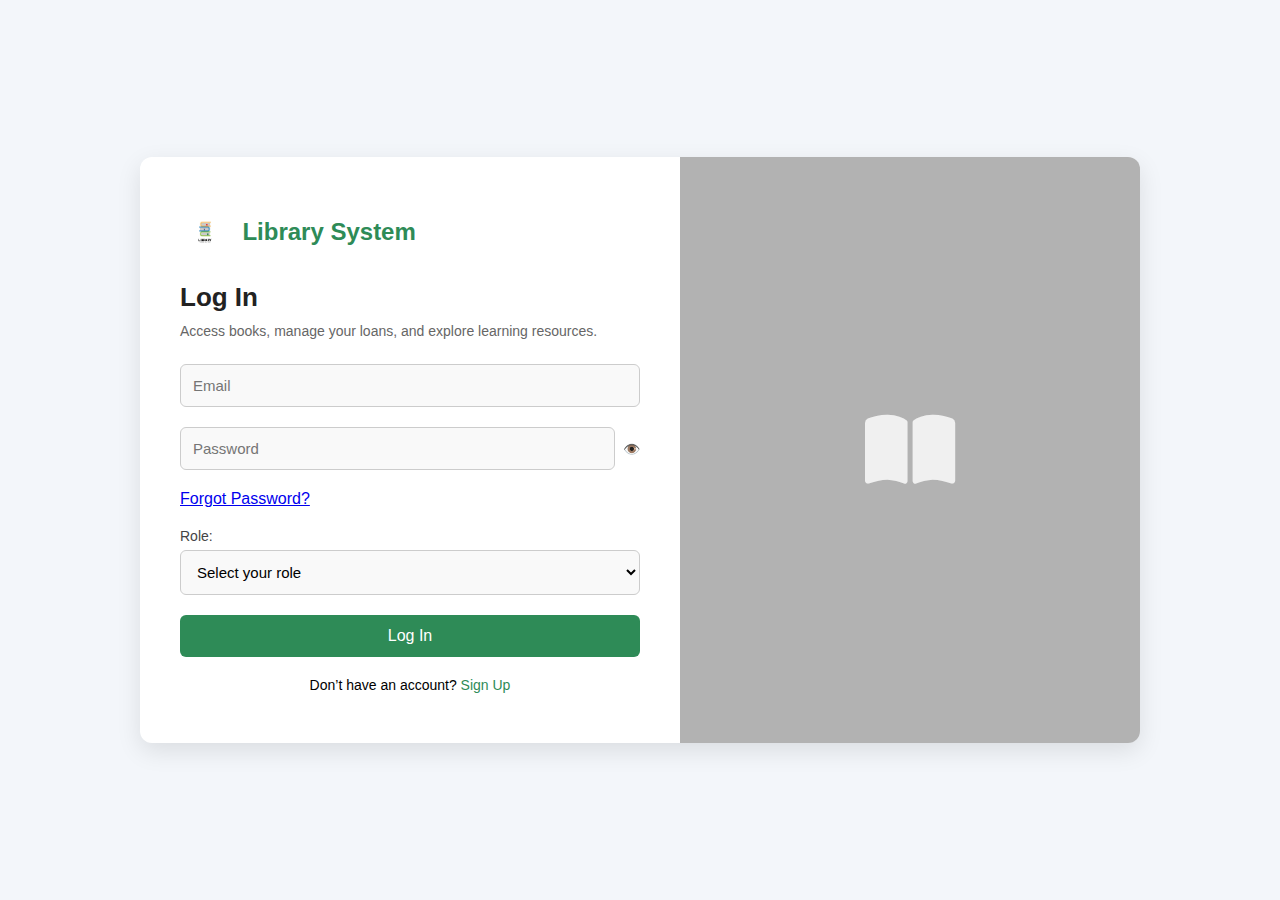
==== FRONTEND/Login.html @ 2bcfdb9b "Initial commit" ====
<!DOCTYPE html>
<html lang="en">
<head>
  <meta charset="UTF-8" />
  <meta name="viewport" content="width=device-width, initial-scale=1.0"/>
  <title>Library Login</title>
  <link rel="stylesheet" href="https://cdnjs.cloudflare.com/ajax/libs/font-awesome/6.4.0/css/all.min.css" />
  <link rel="stylesheet" href="../FRONTEND/css/login.css" />
</head>
<body>
  <div class="container">
    <!-- Login Section -->
    <section class="login-section">
      <div class="logo">
        <img src="assets/images/library-book-logo-template.jpg" alt="Library Logo" />
        <span>Library System</span>
      </div>

      <h1>Log In</h1>
      <p class="login-description">
        Access books, manage your loans, and explore learning resources.
      </p>

      <form class="login-form" action="login.php" method="POST">
        <div class="form-group">
          <input type="email" name="email" placeholder="Email" required />
        </div>
        <div class="form-group">
          <input type="password" name="password" placeholder="Password" required />
        </div>
        <div class="form-group">
          <a href="#" id="forgotPassword">Forgot Password?</a>
        </div>
        <label for="role">Role:</label>
        <select name="role" id="role" required>
          <option value="">Select your role</option>
          <option value="admin">Admin</option>
          <option value="user">User</option>
        </select>
        <button type="submit" class="login-button">Log In</button>
      </form>

      <div class="login-link">
        Don’t have an account? <a href="/signup.html">Sign Up</a>
      </div>
    </section>

    <!-- Image Section -->
    <section class="image-section">
      <i class="fas fa-book-open"></i>
    </section>
  </div>
  <script src="/FRONTEND/js/login.js"></script>
</body>
</html>
---- FRONTEND/css/login.css ----
:root {
    --primary-color: #2E8B57;
    --background-color: #f3f6fa;
    --input-border: #ccc;
    --hover-color: #276947;
  }
  
  * {
    margin: 0;
    padding: 0;
    box-sizing: border-box;
    font-family: 'Poppins', sans-serif;
  }
  
  body {
    background: var(--background-color);
    display: flex;
    justify-content: center;
    align-items: center;
    height: 100vh;
  }
  
  .container {
    display: flex;
    max-width: 1000px;
    width: 90%;
    background: #fff;
    border-radius: 12px;
    box-shadow: 0 8px 24px rgba(0, 0, 0, 0.1);
    overflow: hidden;
  }
  
  .login-section {
    flex: 1;
    padding: 50px 40px;
  }
  
  .logo {
    display: flex;
    align-items: center;
    gap: 12px;
    margin-bottom: 25px;
  }
  
  .logo img {
    height: 50px;
  }
  
  .logo span {
    font-size: 24px;
    font-weight: 600;
    color: var(--primary-color);
  }
  
  h1 {
    font-size: 26px;
    margin-bottom: 10px;
    color: #222;
  }
  
  .login-description {
    font-size: 14px;
    color: #666;
    margin-bottom: 25px;
  }
  
  .form-group,
  select {
    width: 100%;
    margin-bottom: 20px;
  }
  
  input,
  select {
    width: 100%;
    padding: 12px;
    border: 1px solid var(--input-border);
    border-radius: 6px;
    font-size: 15px;
    background-color: #f9f9f9;
    transition: border 0.3s;
  }
  
  input:focus,
  select:focus {
    border-color: var(--primary-color);
    outline: none;
  }
  
  label {
    font-size: 14px;
    margin-bottom: 6px;
    display: block;
    color: #444;
  }
  
  .login-button {
    width: 100%;
    padding: 12px;
    background-color: var(--primary-color);
    border: none;
    border-radius: 6px;
    color: white;
    font-size: 16px;
    cursor: pointer;
    transition: background 0.3s;
  }
  
  .login-button:hover {
    background-color: var(--hover-color);
  }
  
  .login-link {
    margin-top: 20px;
    font-size: 14px;
    text-align: center;
  }
  
  .login-link a {
    color: var(--primary-color);
    text-decoration: none;
  }
  
  .login-link a:hover {
    text-decoration: underline;
  }
  
  .image-section {
    flex: 1;
    background: url('https://cdn.pixabay.com/photo/2016/01/30/17/39/library-1173863_1280.jpg') center/cover no-repeat;
    display: flex;
    align-items: center;
    justify-content: center;
    position: relative;
  }
  
  .image-section i {
    font-size: 80px;
    color: rgba(255, 255, 255, 0.8);
    z-index: 2;
  }
  
  .image-section::after {
    content: "";
    position: absolute;
    background-color: rgba(0, 0, 0, 0.3);
    top: 0;
    left: 0;
    height: 100%;
    width: 100%;
  }
  
  @media (max-width: 768px) {
    .container {
      flex-direction: column;
    }
  
    .image-section {
      display: none;
    }
  
    .login-section {
      padding: 30px 25px;
    }
  }
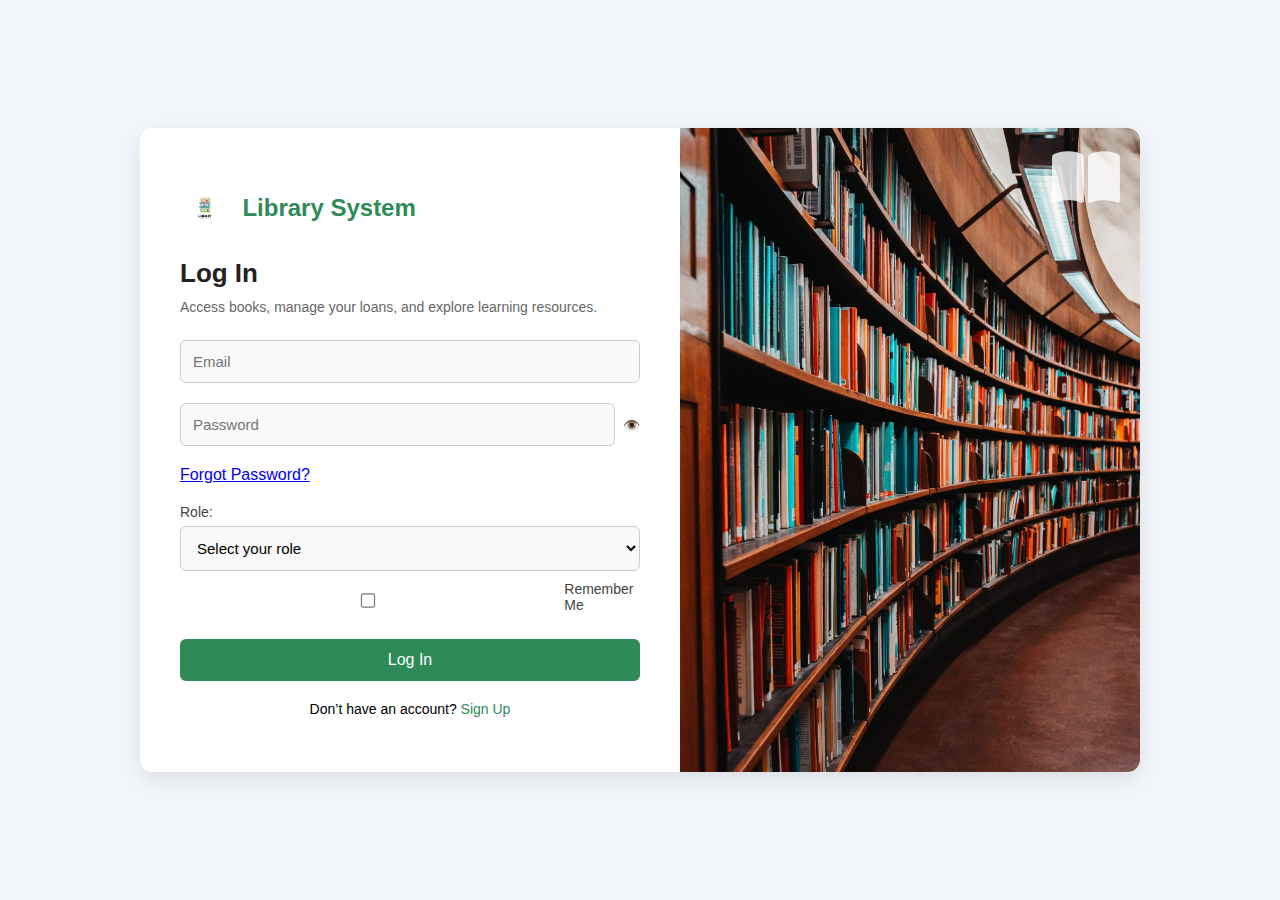
==== commit da7afbe6: "i made a wholesome change" ====
--- a/FRONTEND/Login.html
+++ b/FRONTEND/Login.html
@@ -5,7 +5,7 @@
   <meta name="viewport" content="width=device-width, initial-scale=1.0"/>
   <title>Library Login</title>
   <link rel="stylesheet" href="https://cdnjs.cloudflare.com/ajax/libs/font-awesome/6.4.0/css/all.min.css" />
-  <link rel="stylesheet" href="../FRONTEND/css/login.css" />
+  <link rel="stylesheet" href="css/login.css" />
 </head>
 <body>
   <div class="container">
@@ -21,7 +21,7 @@
         Access books, manage your loans, and explore learning resources.
       </p>
 
-      <form class="login-form" action="login.php" method="POST">
+      <form class="login-form" action="../BACKEND/login.php" method="POST">
         <div class="form-group">
           <input type="email" name="email" placeholder="Email" required />
         </div>
@@ -37,19 +37,25 @@
           <option value="admin">Admin</option>
           <option value="user">User</option>
         </select>
+        <div class="form-group remember-me">
+          <input type="checkbox" id="rememberMe"/> 
+          <label for="rememberMe">Remember Me</label>
+        </div>
         <button type="submit" class="login-button">Log In</button>
       </form>
 
       <div class="login-link">
-        Don’t have an account? <a href="/signup.html">Sign Up</a>
+        Don’t have an account? <a href="signup.html">Sign Up</a>
       </div>
     </section>
 
     <!-- Image Section -->
     <section class="image-section">
+      <img src="assets/images/library-scaled.jpg" alt="Library Login Banner" />
       <i class="fas fa-book-open"></i>
     </section>
   </div>
-  <script src="/FRONTEND/js/login.js"></script>
+
+  <script src="js/login.js"></script>
 </body>
 </html>
--- a/FRONTEND/css/login.css
+++ b/FRONTEND/css/login.css
@@ -1,166 +1,185 @@
 :root {
-    --primary-color: #2E8B57;
-    --background-color: #f3f6fa;
-    --input-border: #ccc;
-    --hover-color: #276947;
+  --primary-color: #2E8B57;
+  --background-color: #f3f6fa;
+  --input-border: #ccc;
+  --hover-color: #276947;
+}
+
+* {
+  margin: 0;
+  padding: 0;
+  box-sizing: border-box;
+  font-family: 'Poppins', sans-serif;
+}
+
+body {
+  background: var(--background-color);
+  display: flex;
+  justify-content: center;
+  align-items: center;
+  height: 100vh;
+}
+
+.container {
+  display: flex;
+  max-width: 1000px;
+  width: 90%;
+  background: #fff;
+  border-radius: 12px;
+  box-shadow: 0 8px 24px rgba(0, 0, 0, 0.1);
+  overflow: hidden;
+}
+
+.login-section {
+  flex: 1;
+  padding: 50px 40px;
+  display: flex;
+  flex-direction: column;
+  justify-content: center;
+}
+
+.logo {
+  display: flex;
+  align-items: center;
+  gap: 12px;
+  margin-bottom: 25px;
+}
+
+.logo img {
+  height: 50px;
+}
+
+.logo span {
+  font-size: 24px;
+  font-weight: 600;
+  color: var(--primary-color);
+}
+
+h1 {
+  font-size: 26px;
+  margin-bottom: 10px;
+  color: #222;
+}
+
+.login-description {
+  font-size: 14px;
+  color: #666;
+  margin-bottom: 25px;
+}
+
+.form-group,
+select {
+  width: 100%;
+  margin-bottom: 20px;
+}
+
+input,
+select {
+  width: 100%;
+  padding: 12px;
+  border: 1px solid var(--input-border);
+  border-radius: 6px;
+  font-size: 15px;
+  background-color: #f9f9f9;
+  transition: border 0.3s;
+}
+
+input:focus,
+select:focus {
+  border-color: var(--primary-color);
+  outline: none;
+}
+
+label {
+  font-size: 14px;
+  margin-bottom: 6px;
+  display: block;
+  color: #444;
+}
+
+.login-button {
+  width: 100%;
+  padding: 12px;
+  background-color: var(--primary-color);
+  border: none;
+  border-radius: 6px;
+  color: white;
+  font-size: 16px;
+  cursor: pointer;
+  transition: background 0.3s;
+}
+
+.login-button:hover {
+  background-color: var(--hover-color);
+}
+
+.login-link {
+  margin-top: 20px;
+  font-size: 14px;
+  text-align: center;
+}
+
+.login-link a {
+  color: var(--primary-color);
+  text-decoration: none;
+}
+
+.login-link a:hover {
+  text-decoration: underline;
+}
+
+.form-group.remember-me {
+  display: flex;
+  align-items: center;
+  gap: 8px;
+  font-size: 14px;
+  color: #333;
+  margin-top: -10px;
+  margin-bottom: 20px;
+}
+
+.form-group.remember-me input[type="checkbox"] {
+  margin: 0;
+  transform: scale(1.1);
+}
+
+.image-section {
+  flex: 1;
+  position: relative;
+  height: 100%;
+  display: flex;
+  align-items: center;
+  justify-content: center;
+}
+
+.image-section img {
+  width: 100%;
+  height: 100%;
+  object-fit: cover;
+  display: block;
+  border-top-right-radius: 12px;
+  border-bottom-right-radius: 12px;
+}
+
+.image-section i {
+  position: absolute;
+  top: 20px;
+  right: 20px;
+  font-size: 60px;
+  color: rgba(255, 255, 255, 0.8);
+  z-index: 2;
+}
+
+@media (max-width: 768px) {
+  .container {
+    flex-direction: column;
   }
-  
-  * {
-    margin: 0;
-    padding: 0;
-    box-sizing: border-box;
-    font-family: 'Poppins', sans-serif;
+
+  .image-section {
+    display: none;
   }
-  
-  body {
-    background: var(--background-color);
-    display: flex;
-    justify-content: center;
-    align-items: center;
-    height: 100vh;
+
+  .login-section {
+    padding: 30px 25px;
   }
-  
-  .container {
-    display: flex;
-    max-width: 1000px;
-    width: 90%;
-    background: #fff;
-    border-radius: 12px;
-    box-shadow: 0 8px 24px rgba(0, 0, 0, 0.1);
-    overflow: hidden;
-  }
-  
-  .login-section {
-    flex: 1;
-    padding: 50px 40px;
-  }
-  
-  .logo {
-    display: flex;
-    align-items: center;
-    gap: 12px;
-    margin-bottom: 25px;
-  }
-  
-  .logo img {
-    height: 50px;
-  }
-  
-  .logo span {
-    font-size: 24px;
-    font-weight: 600;
-    color: var(--primary-color);
-  }
-  
-  h1 {
-    font-size: 26px;
-    margin-bottom: 10px;
-    color: #222;
-  }
-  
-  .login-description {
-    font-size: 14px;
-    color: #666;
-    margin-bottom: 25px;
-  }
-  
-  .form-group,
-  select {
-    width: 100%;
-    margin-bottom: 20px;
-  }
-  
-  input,
-  select {
-    width: 100%;
-    padding: 12px;
-    border: 1px solid var(--input-border);
-    border-radius: 6px;
-    font-size: 15px;
-    background-color: #f9f9f9;
-    transition: border 0.3s;
-  }
-  
-  input:focus,
-  select:focus {
-    border-color: var(--primary-color);
-    outline: none;
-  }
-  
-  label {
-    font-size: 14px;
-    margin-bottom: 6px;
-    display: block;
-    color: #444;
-  }
-  
-  .login-button {
-    width: 100%;
-    padding: 12px;
-    background-color: var(--primary-color);
-    border: none;
-    border-radius: 6px;
-    color: white;
-    font-size: 16px;
-    cursor: pointer;
-    transition: background 0.3s;
-  }
-  
-  .login-button:hover {
-    background-color: var(--hover-color);
-  }
-  
-  .login-link {
-    margin-top: 20px;
-    font-size: 14px;
-    text-align: center;
-  }
-  
-  .login-link a {
-    color: var(--primary-color);
-    text-decoration: none;
-  }
-  
-  .login-link a:hover {
-    text-decoration: underline;
-  }
-  
-  .image-section {
-    flex: 1;
-    background: url('https://cdn.pixabay.com/photo/2016/01/30/17/39/library-1173863_1280.jpg') center/cover no-repeat;
-    display: flex;
-    align-items: center;
-    justify-content: center;
-    position: relative;
-  }
-  
-  .image-section i {
-    font-size: 80px;
-    color: rgba(255, 255, 255, 0.8);
-    z-index: 2;
-  }
-  
-  .image-section::after {
-    content: "";
-    position: absolute;
-    background-color: rgba(0, 0, 0, 0.3);
-    top: 0;
-    left: 0;
-    height: 100%;
-    width: 100%;
-  }
-  
-  @media (max-width: 768px) {
-    .container {
-      flex-direction: column;
-    }
-  
-    .image-section {
-      display: none;
-    }
-  
-    .login-section {
-      padding: 30px 25px;
-    }
-  }
-  +}
